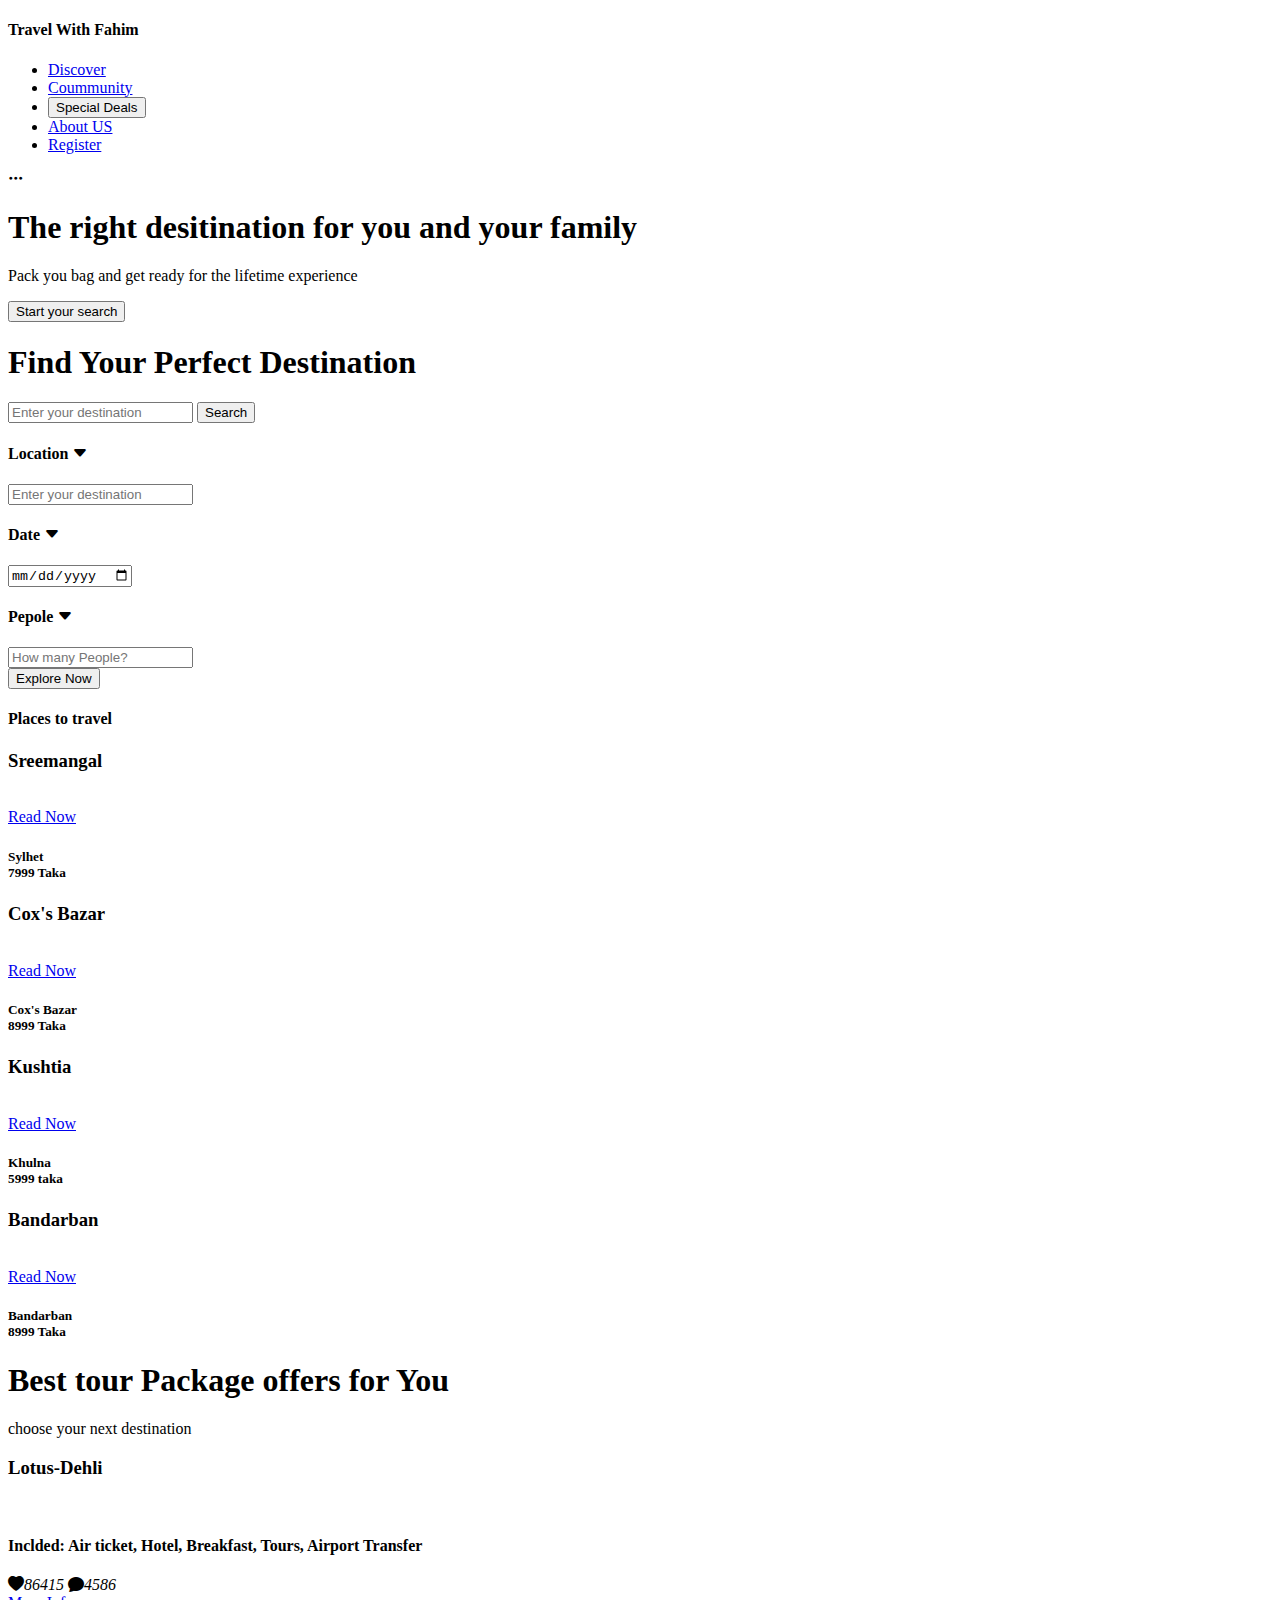
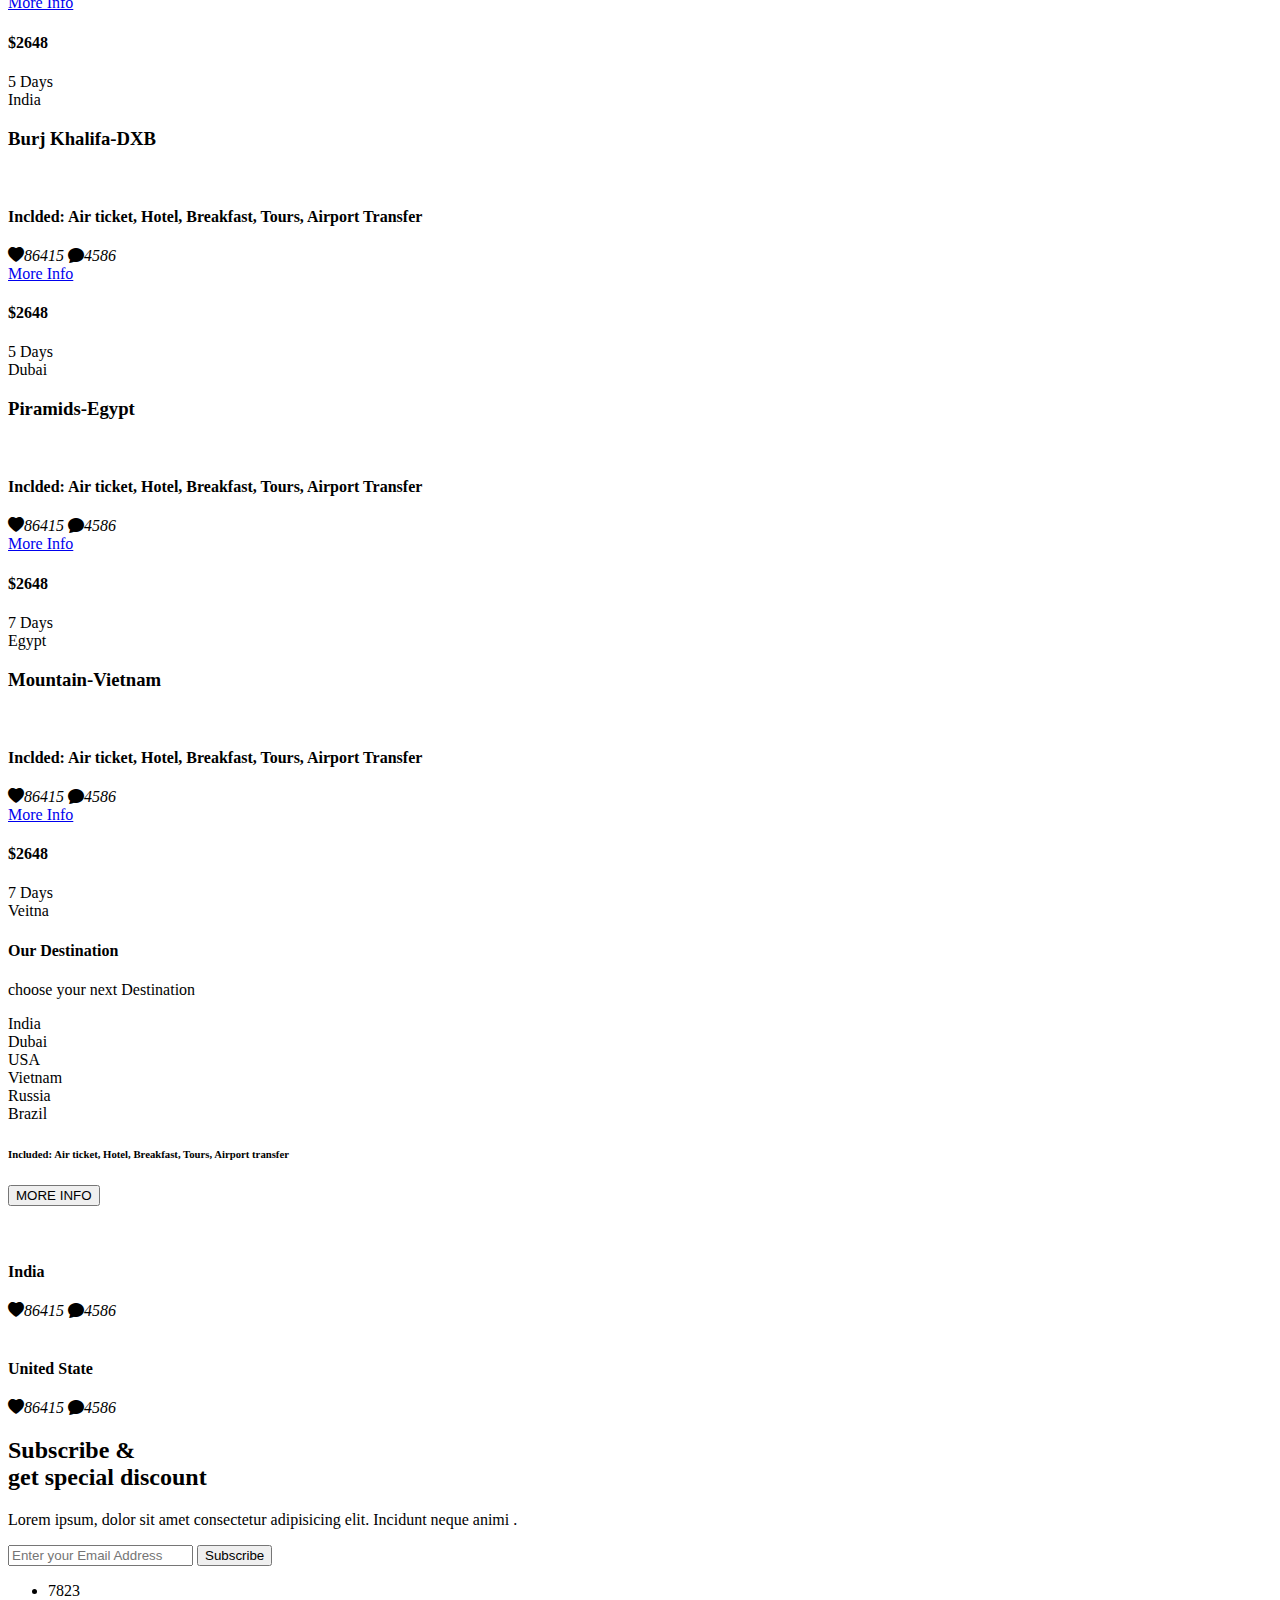
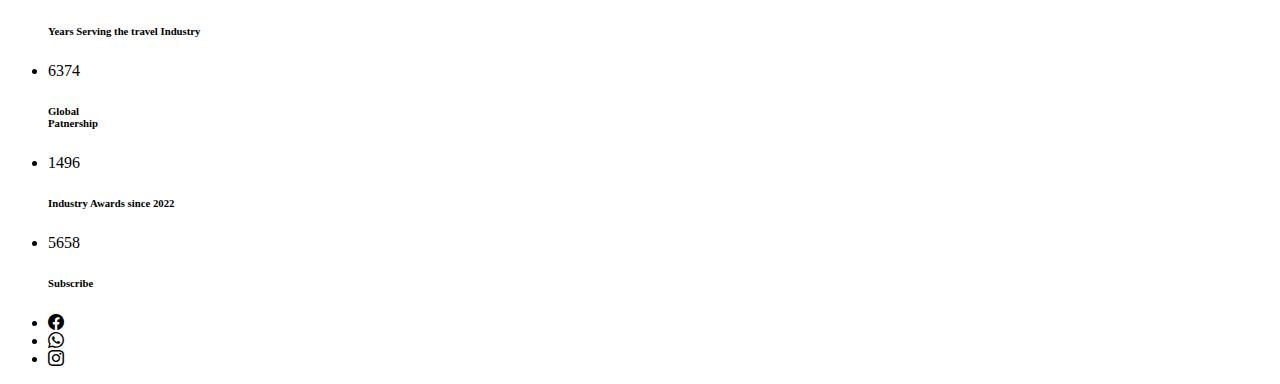
==== index.html @ 7e84e0ec "Add files via upload" ====
<!DOCTYPE html>
<html lang="en">

<head>
    <meta charset="UTF-8">
    <meta http-equiv="X-UA-Compatible" content="IE=edge">
    <meta name="viewport" content="width=device-width, initial-scale=1.0">
    <link rel="stylesheet" href="https://cdn.jsdelivr.net/npm/bootstrap-icons@1.9.1/font/bootstrap-icons.css">
    <link rel="stylesheet" href="CSS/style.css">
    <link rel="stylesheet" href="CSS/media.css">
    <title>Travel Agency Website</title>
</head>

<body>
    <header>
        <nav>
            <h4>Travel With Fahim</h4>
            <ul id="menu_bx">
                <li><a href="#">Discover</a></li>
                <li><a href="#">Coummunity</a></li>
                <li><input type="button" value="Special Deals" onclick="scrollToSection()"></li>
                <li><a href="about.html" target="_blank">About US</a></li>
                <li><a href="registration.html" target="_blank">Register</a></li>
            </ul>
            <i class="bi bi-three-dots"></i>
        </nav>
        <div class="content">
            <div class="cont_bx">
                <h1>The right desitination for you and your family</h1>
                <p>Pack you bag and get ready for the lifetime experience</p>
                <button id="startSearchBtn" class="start-search-btn">Start your search</button>
                <div id="searchBox" class="search-box hidden">
                    <h1>Find Your Perfect Destination</h1>
                    <div class="search-bar">
                        <input type="text" id="location" placeholder="Enter your destination">
                        <button id="search-btn">Search</button>
                    </div>
                    <div id="results-container" class="results-container">
                        <!-- Search results will be displayed here -->
                    </div>
                </div>
            </div>
            <div class="trip_bx">
                <div class="search_bx">
                    <div class="card">
                        <h4>Location <i class="bi bi-caret-down-fill"></i></h4>
                        <input type="text" placeholder="Enter your destination">
                    </div>
                    <div class="card">
                        <h4>Date <i class="bi bi-caret-down-fill"></i></h4>
                        <input type="date">
                    </div>
                    <div class="card">
                        <h4>Pepole <i class="bi bi-caret-down-fill"></i></h4>
                        <input type="number" placeholder="How many People?">
                    </div>
                    <input type="button" value="Explore Now"onclick="window.location.href='registration.html';">
                </div>
                <div class="travel_bx">
                    <h4>Places to travel</h4>
                    <div class="cards">
                        <div class="card">
                            <h3>Sreemangal </h3>
                            <img src="img/sreemangal.jpg" alt="">
                            <div class="btn_city">
                                <a href="https://en.wikipedia.org/wiki/Sreemangal_Upazila"target="_blank">Read Now</a>
                                <h5>Sylhet <br> <span>7999 Taka</span></h5>
                            </div>
                        </div>
                        <div class="card">
                            <h3>Cox's Bazar</h3>
                            <img src="img/Coxsbazar-1.jpeg" alt="">
                            <div class="btn_city">
                                <a href="https://en.wikipedia.org/wiki/Cox%27s_Bazar" target="_blank">Read Now</a>
                                <h5>Cox's Bazar <br> <span>8999 Taka</span></h5>
                            </div>
                        </div>
                        <div class="card">
                            <h3>Kushtia</h3>
                            <img src="img/kushtia.webp" alt="">
                            <div class="btn_city">
                                <a href="https://en.wikipedia.org/wiki/Kushtia" target="_blank">Read Now</a>
                                <h5>Khulna <br> <span>5999 taka</span></h5>
                            </div>
                        </div>
                        <div class="card">
                            <h3>Bandarban</h3>
                            <img src="img/banderban.jpeg" alt="">
                            <div class="btn_city">
                                <a href="https://en.wikipedia.org/wiki/Bandarban_District" target="_blank">Read Now</a>
                                <h5>Bandarban <br> <span>8999 Taka</span></h5>
                            </div>
                        </div>
                    </div>
                </div>
            </div>
        </div>
    </header>
    <div class="offers" id="target-section">
        <h1>Best tour Package offers for You</h1>
        <p>choose your next destination</p>
        <div class="cards">
            <div class="card">
                <h3>Lotus-Dehli</h3>
                <div class="img_text" id="zoom-image">
                    <img src="img/lotus_temple.jpg" alt="">
                    <h4>Inclded: Air ticket, Hotel, Breakfast, Tours, Airport Transfer</h4>
                </div>
                <div class="cont_bx">
                    <div class="price">
                        <div class="heart_chat">
                            <i class="bi bi-heart-fill"><span>86415</span></i>
                            <i class="bi bi-chat-fill"><span>4586</span></i>
                        </div>
                        <div class="info_price">
                            <a href="registration.html" target="_blank">More Info</a>
                            <h4>$2648</h4>
                        </div>
                    </div>
                    <div class="dayes">5 Days <br> India</div>
                </div>
            </div>
            <div class="card">
                <h3>Burj Khalifa-DXB</h3>
                <div class="img_text" id="zoom-image">
                    <img src="img/burjkhlifa.jpg" alt="">
                    <h4>Inclded: Air ticket, Hotel, Breakfast, Tours, Airport Transfer</h4>
                </div>
                <div class="cont_bx">
                    <div class="price">
                        <div class="heart_chat">
                            <i class="bi bi-heart-fill"><span>86415</span></i>
                            <i class="bi bi-chat-fill"><span>4586</span></i>
                        </div>
                        <div class="info_price">
                            <a href="registration.html" target="_blank">More Info</a>
                            <h4>$2648</h4>
                        </div>
                    </div>
                    <div class="dayes">5 Days <br> Dubai</div>
                </div>
            </div>
            <div class="card">
                <h3>Piramids-Egypt</h3>
                <div class="img_text" id="zoom-image">
                    <img src="img/piramids.jpg" alt="">
                    <h4>Inclded: Air ticket, Hotel, Breakfast, Tours, Airport Transfer</h4>
                </div>
                <div class="cont_bx">
                    <div class="price">
                        <div class="heart_chat">
                            <i class="bi bi-heart-fill"><span>86415</span></i>
                            <i class="bi bi-chat-fill"><span>4586</span></i>
                        </div>
                        <div class="info_price">
                            <a href="registration.html" target="_blank">More Info</a>
                            <h4>$2648</h4>
                        </div>
                    </div>
                    <div class="dayes">7 Days <br> Egypt</div>
                </div>
            </div>
            <div class="card">
                <h3>Mountain-Vietnam</h3>
                <div class="img_text" id="zoom-image">
                    <img src="img/mountain.jpg" alt="">
                    <h4>Inclded: Air ticket, Hotel, Breakfast, Tours, Airport Transfer</h4>
                </div>
                <div class="cont_bx">
                    <div class="price">
                        <div class="heart_chat">
                            <i class="bi bi-heart-fill"><span>86415</span></i>
                            <i class="bi bi-chat-fill"><span>4586</span></i>
                        </div>
                        <div class="info_price">
                            <a href="registration.html" target="_blank">More Info</a>
                            <h4>$2648</h4>
                        </div>
                    </div>
                    <div class="dayes">7 Days <br> Veitna</div>
                </div>
            </div>
        </div>
    </div>
    <div class="destination">
        <div class="des_bx">
            <h4>Our Destination</h4>
            <p>choose your next Destination</p>
            <li>India</li>
            <li>Dubai</li>
            <li>USA</li>
            <li>Vietnam</li>
            <li>Russia</li>
            <li>Brazil</li>
            <h6>Included: Air ticket, Hotel, Breakfast, Tours, Airport transfer</h6>
            <button>MORE INFO</button>
        </div>
        <div class="img_bx">
            <img src="img/Main_plan.png" alt="">
            <div class="msg">
                <img src="icon/round_india_flag.png" alt="">
                <div class="cont">
                    <h4>India</h4>
                    <div class="icon">
                        <i class="bi bi-heart-fill"><span>86415</span></i>
                        <i class="bi bi-chat-fill"><span>4586</span></i>
                    </div>
                </div>
            </div>
            <div class="msg">
                <img src="icon/united-states.png" alt="">
                <div class="cont">
                    <h4>United State</h4>
                    <div class="icon">
                        <i class="bi bi-heart-fill"><span>86415</span></i>
                        <i class="bi bi-chat-fill"><span>4586</span></i>
                    </div>
                </div>
            </div>
        </div>
    </div>

    <footer>
        <h2>Subscribe & <br> get special discount</h2>
        <p>Lorem ipsum, dolor sit amet consectetur adipisicing elit. Incidunt neque animi .</p>
        <div class="input">
            <input type="text" placeholder="Enter your Email Address">
            <button>Subscribe</button>
        </div>
        <ul>
            <li>7823 <br> <h6>Years Serving the travel Industry</h6></li>
            <li>6374 <br><h6>Global <br> Patnership</h6> </li>
            <li>1496 <br> <h6>Industry Awards since 2022</h6></li>
            <li>5658 <br> <h6>Subscribe</h6></li>
        </ul>
        <ul class="social_icon">
            <li><i class="bi bi-facebook"></i></li>
            <li><i class="bi bi-whatsapp"></i></li>
            <li><i class="bi bi-instagram"></i></li>
        </ul>
    </footer>
    <script src="app.js"></script>
    
</body>

</html>
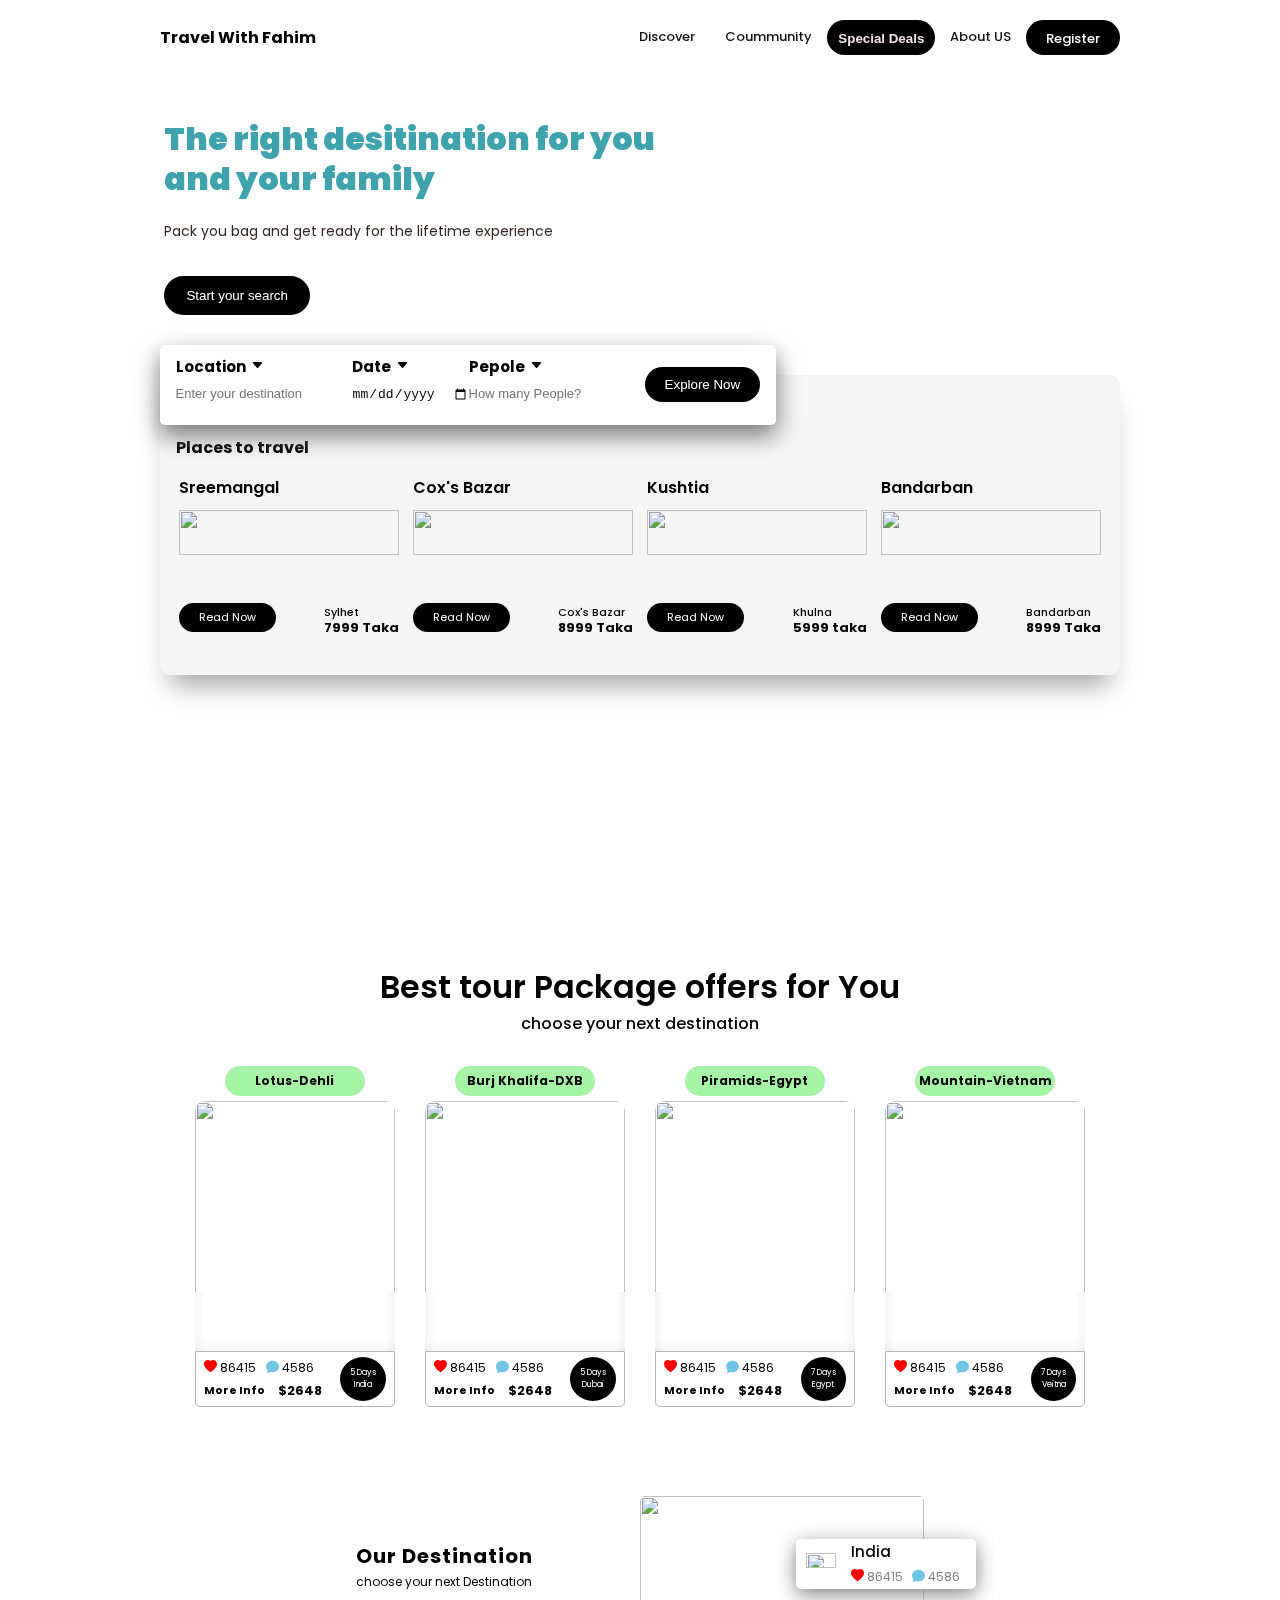
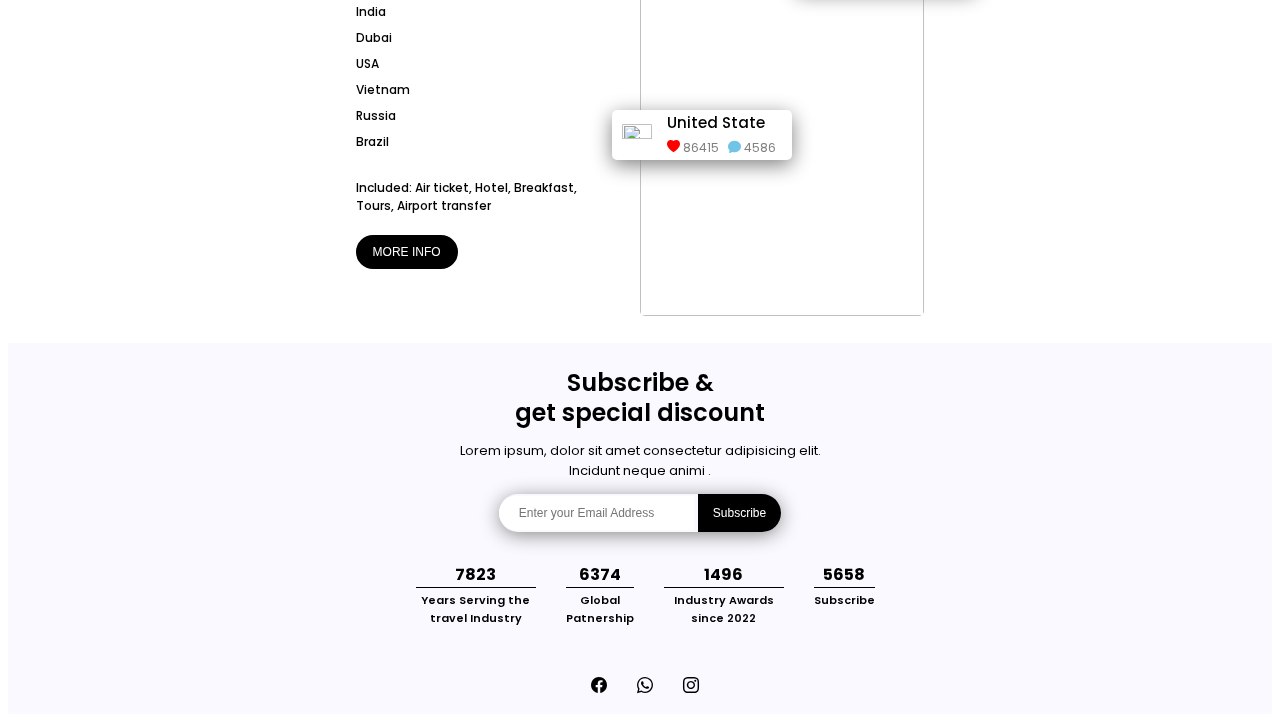
==== commit 8dbb6d07: "Update index.html" ====
--- a/index.html
+++ b/index.html
@@ -6,8 +6,8 @@
     <meta http-equiv="X-UA-Compatible" content="IE=edge">
     <meta name="viewport" content="width=device-width, initial-scale=1.0">
     <link rel="stylesheet" href="https://cdn.jsdelivr.net/npm/bootstrap-icons@1.9.1/font/bootstrap-icons.css">
-    <link rel="stylesheet" href="CSS/style.css">
-    <link rel="stylesheet" href="CSS/media.css">
+    <link rel="stylesheet" href="style.css">
+    <link rel="stylesheet" href="media.css">
     <title>Travel Agency Website</title>
 </head>
 
--- a/style.css
+++ b/style.css
@@ -0,0 +1,713 @@
+@import url('https://fonts.googleapis.com/css2?family=Poppins:ital,wght@0,100;0,300;0,400;0,500;0,600;0,700;0,800;0,900;1,100;1,200;1,300;1,400;1,500;1,600;1,700;1,800;1,900&display=swap');
+/* *{
+    padding: 0;
+    margin: 0;
+    box-sizing: border-box;
+} */
+@keyframes fadeSlide {
+    0% {
+        opacity: 0;
+        transform: translateY(-20px);
+    }
+    100% {
+        opacity: 1;
+        transform: translateY(0);
+    }
+}
+@keyframes glow {
+    0% {
+        text-shadow: 0 0 10px rgb(202, 15, 40), 0 0 20px rgb(243, 16, 27), 0 0 30px rgb(255, 0, 43), 0 0 40px rgb(255, 0, 43), 0 0 50px rgb(255, 0, 0);
+    }
+    100% {
+        text-shadow: 0 0 20px rgb(240, 7, 7), 0 0 30px rgb(235, 14, 14), 0 0 40px rgb(255, 0, 13), 0 0 50px rgb(255, 0, 43), 0 0 60px rgb(0, 255, 76);
+    }
+}
+@keyframes flicker {
+    0% { opacity: 1; text-shadow: 0 0 10px #ff0000, 0 0 20px #ff0000, 0 0 30px #ff0000; }
+    20% { opacity: 0.8; text-shadow: 0 0 5px #ff0000, 0 0 10px #ff0000; }
+    40% { opacity: 0.6; text-shadow: none; }
+    60% { opacity: 0.9; text-shadow: 0 0 15px #ff0000, 0 0 25px #ff0000; }
+    80% { opacity: 1; text-shadow: 0 0 20px #ff0000, 0 0 30px #ff0000; }
+    100% { opacity: 0.8; text-shadow: 0 0 5px #ff0000, 0 0 10px #ff0000; }
+}
+
+body {
+    font-family: 'Poppins', sans-serif;
+}
+
+header {
+    width: 80%;
+    height: 95vh;
+    /* border: 1px solid #000; */
+    margin: auto;
+}
+header nav {
+    width: 95%;
+    height: 7%;
+    /* border: 1px solid #000; */
+    margin: auto;
+    display: flex;
+    align-items: center;
+    justify-content: space-between;
+}
+header nav ul{
+    list-style: none;
+    display: flex;
+}
+header nav ul li{
+    padding: 3px 15px;
+}
+header nav ul li:nth-last-child(1){
+    background: #000;
+    border-radius: 20px;
+    padding: 5px 20px;
+}
+header nav ul li:nth-last-child(3){
+    background: #000;
+    border-radius: 20px;
+    padding: 5px 20px;
+    padding: 5px;
+    
+}
+header nav ul li:nth-last-child(1) a{
+    color: #fff;
+    animation: flicker 1.5s infinite alternate;
+}
+header nav ul li:nth-last-child(3) input{
+    color: #f0e4e4;
+    background: #000;
+    font-weight: 700;
+    border-radius: 20px;
+    border-width: 0cap;
+    
+    
+}
+header nav ul li a{
+    text-decoration: none;
+    color: #121213;
+    font-size: 13px;
+    font-weight: 500;
+    transition: .3s linear;
+}
+header nav ul li a:hover{
+    color: gray;
+}
+
+header nav .bi-three-dots {
+    display: none;
+}
+header .content {
+    position: relative;
+    width: 100%;
+    height: 93%;
+    /* border: 1px solid #000; */
+}
+header .content::before {
+    content: '';
+    position: absolute;
+    width: 100%;
+    height: 80%;
+    /* border: 1px solid #000; */
+    background: url('img/background1.png')no-repeat center center/cover;
+    border-radius: 10px;
+    z-index: -1;
+}
+
+header .content .cont_bx {
+    width: 500px;
+    height: auto;
+    color: #fff;
+    padding: 30px;
+}
+header .content .cont_bx h1{
+    line-height: 40px;
+    font-weight: 900;
+    color: rgb(63, 162, 175);
+    animation: fadeSlide 2s ease-in-out infinite alternate;
+    
+    /* border: 1px solid #000; */
+}
+header .content .cont_bx p{
+    font-size: 14px;
+    font-weight: 400;
+    color: rgb(49, 38, 38);
+}
+header .content .cont_bx button{
+    margin-top: 20px;
+    padding: 10px 20px;
+    border-radius: 20px;
+    border: 2px solid #000;
+    background: #000;
+    color: #fff;
+    outline: none;
+    cursor: pointer;
+    transition: .3s linear;
+}
+header .content .cont_bx button:hover{
+    background: rgb(113, 113, 113);
+    border: 2px solid rgb(113, 113, 113);
+}
+header .content .cont_bx .search-box.hidden  {
+    display: none;
+}
+
+header .content .cont_bx .search-box  .search-box {
+    margin-top: 20px;
+    padding: 20px;
+    background-color: #f9f9f9;
+    border: 1px solid #ddd;
+    border-radius: 5px;
+    box-shadow: 0 4px 6px rgba(0, 0, 0, 0.1);
+}
+
+header .content .cont_bx .search-box  .search-bar {
+    display: flex;
+    justify-content: center;
+    margin-bottom: 20px;
+}
+
+header .content .cont_bx .search-box  .search-bar input {
+    padding: 10px;
+    font-size: 16px;
+    border: 1px solid #ddd;
+    border-radius: 5px;
+    margin-right: 10px;
+}
+
+header .content .cont_bx .search-box .search-bar button {
+    padding: 10px 20px;
+    font-size: 15px;
+    background-color: black;
+    color: white;
+    border: none;
+    border-radius: 5px;
+    cursor: pointer;
+    transition: background-color 0.3s;
+}
+
+header .content .cont_bx .search-box  button:hover {
+    background-color: #333;
+}
+
+header .content .cont_bx .search-box .results-container {
+    display: flex;
+    flex-wrap: wrap;
+    gap: 20px;
+    justify-content: center;
+}
+
+header .content .cont_bx .search-box  .result-card {
+    background-color: rgb(121, 89, 89);
+    border: 1px solid #ddd;
+    border-radius: 5px;
+    padding: 15px;
+    text-align: center;
+    width: 400px;
+    box-shadow: 0 4px 6px rgba(0, 0, 0, 0.1);
+    
+}
+
+
+
+header .trip_bx {
+    position: relative;
+    width: 95%;
+    height: auto;
+    margin: auto;
+    /* border: 1px solid #000; */
+}
+header .trip_bx .search_bx{
+    position: absolute;
+    top: 0;
+    left: 0;
+    width: 60%;
+    height: 60px;
+    display: flex;
+    align-items: center;
+    justify-content: center;
+    background: #fff;
+    border-radius: 5px;
+    box-shadow: 0px 10px 25px rgb(114, 114, 114);
+    z-index: 1;
+    padding: 10px 20px;
+}
+
+header .trip_bx .search_bx .card {
+    width: 200px;
+    height: 100%;
+    /* border: 1px solid #000; */
+}
+header .trip_bx .search_bx .card h4{
+    font-size: 15px;
+    margin: 0;
+    font-weight: 700;
+}
+header .trip_bx .search_bx .card h4 .bi{
+    position: absolute;
+    font-size: 13px;
+    margin: 2px 0px 0px 5px;
+    transition: .3s linear;
+}
+header .trip_bx .search_bx .card input{
+    margin-top: 3px;
+    padding: 5px 0px;
+    border: none;
+    outline: none;
+    font-size: 13px;
+}
+header .trip_bx .search_bx input[type="button"]{
+    background: #000;
+    color: #fff;
+    border: none;
+    outline: none;
+    padding: 10px 20px;
+    border-radius: 20px;
+    transition: .3s linear;
+    cursor: pointer;
+}
+header .trip_bx .search_bx input[type="button"]:hover{
+   background: gray;
+}
+
+header .trip_bx .travel_bx {
+    position: relative;
+    width: 100%;
+    height: auto;
+    margin: auto;
+    top: 30px;
+    /* background: #000; */
+    /* border: 1px solid #000; */
+    border-radius: 10px;
+    padding-bottom: 20px;
+    box-shadow: 0px 20px 25px -10px rgb(165, 165, 165);
+}
+header .trip_bx .travel_bx::before{
+   content: '';
+   position: absolute;
+   width: 100%;
+   height: 100%;
+   border-radius: 10px;
+   background: rgb(241, 241, 241, .7);
+   backdrop-filter: blur(5px);
+   z-index: -1;
+}
+header .trip_bx .travel_bx h4{
+   margin: 0;
+   padding: 60px 0px 15px 1.7%;
+}
+header .trip_bx .travel_bx .cards{
+   width: 96%;
+   height: auto;
+   margin: 0 auto;
+   /* border: 1px solid #000; */
+   display: flex;
+   align-items: center;
+   justify-content: space-between;
+}
+header .trip_bx .travel_bx .cards .card{
+   width: 220px;
+   height: 180px;
+   /* border: 1px solid #000; */
+}
+header .trip_bx .travel_bx .cards .card h3{
+   margin: 0px 0px 10px 0px;
+   display: flex;
+   align-items: center;
+   font-size: 16px;
+   font-weight: 600;
+}
+header .trip_bx .travel_bx .cards .card h3 img{
+   width: 20px;
+   height: 20px;
+   margin-left: 5px ;
+}
+header .trip_bx .travel_bx .cards .card img{
+   width: 100%;
+   height: 50%;
+}
+header .trip_bx .travel_bx .cards .card .btn_city{
+   display: flex;
+   align-items: center;
+   justify-content: space-between;
+   /* border: 1px solid #000; */
+}
+header .trip_bx .travel_bx .cards .card .btn_city a{
+   text-decoration: none;
+   background: #000;
+   color: #fff;
+   border-radius: 20px;
+   padding: 6px 20px;
+   font-size: 11px;
+   transition: .3s linear;
+}
+header .trip_bx .travel_bx .cards .card .btn_city a:hover{
+   background: gray;
+}
+header .trip_bx .travel_bx .cards .card .btn_city h5{
+   font-size: 11px;
+   font-weight: 500;
+   margin: 0;
+   margin-top: 5px;
+   line-height: 15px;
+}
+header .trip_bx .travel_bx .cards .card .btn_city h5 span{
+   font-size: 13px;
+   font-weight: 700;
+}
+
+.offers {
+    width: 60%;
+    height: auto;
+    /* border: 1px solid #000; */
+    margin: auto;
+    margin-top: 100px;
+    transition: .5s linear;
+}
+.offers #target-section {
+    margin-top: 100vh; /* Just to create space for scrolling */
+    height: 500px;
+    background-color: lightgray;
+    text-align: center;
+    padding: 50px;
+}
+
+.offers h1 {
+    font-weight: 600;
+    text-align: center;
+    margin: 0;
+}
+.offers p {
+    font-weight: 500;
+    text-align: center;
+    margin: 0;
+}
+
+.offers .cards {
+    margin-top: 20px;
+    display: flex;
+    align-items: center;
+    justify-content: space-between;
+    /* border: 1px solid #000; */
+    flex-wrap: wrap;
+}
+
+.offers .cards .card {
+    position: relative;
+    width: 200px;
+    height: 350px;
+    /* border: 1px solid #000; */
+    margin: 10px;
+}
+.offers .cards .card h3 {
+    width: 140px;
+    padding: 6px 0px;
+    background: rgb(165, 243, 165);
+    border-radius: 20px;
+    font-size: 12px;
+    display: grid;
+    place-items: center;
+    margin: auto;
+}
+.offers .cards .card .img_text {
+    position: relative;
+    width: 100%;
+    height: 250px;
+    margin-top: 5px;
+}
+.offers .cards .card  #zoom-image {
+    position: relative;
+    width: 100%;
+    height: 250px;
+    margin-top: 5px;
+    transition: transform 0.3s ease-in-out;
+    
+}
+.offers .cards .card  #zoom-image:hover {
+    transform: scale(1.5);
+    
+}
+.offers .cards .card .img_text img {
+    position: relative;
+    width: 100%;
+    height: 100%;
+    border-radius: 10px 10px 0px 0px;
+}
+.offers .cards .card .img_text h4 {
+    position: absolute;
+    font-size: 9px;
+    padding: 10px 15px;
+    bottom: 0;
+    margin: 0;
+    color: #fff;
+    z-index: 2;
+}
+.offers .cards .card .img_text h4::before{
+    content: '';
+    position: absolute;
+    width: 100%;
+    height: 100%;
+    background: rgb(255, 255, 255,.1);
+    backdrop-filter: blur(5px);
+    z-index: -1;
+    bottom: 0;
+    left: 0;
+}
+.offers .cards .card .cont_bx{
+    width: 99%;
+    display: flex;
+    align-items: center;
+    justify-content: space-between;
+    border: 1px solid rgb(182, 182, 182);
+    padding: 5px 0px;
+    border-radius:0px 0px 5px 5px ;
+}
+.offers .cards .card .cont_bx .price , .dayes{
+    margin: 0px 8px;
+}
+.offers .cards .card .cont_bx .price .heart_chat{
+    display: flex;
+    align-items: center;
+}
+.offers .cards .card .cont_bx .price .heart_chat i:nth-child(1){
+    color: red;
+    font-size: 13px;
+    margin-right: 10px;
+}
+.offers .cards .card .cont_bx .price .heart_chat i  span{
+    color: #000;
+    font-size: 12px;
+    margin-left: 3px;
+    font-style: normal;
+}
+.offers .cards .card .cont_bx .price .heart_chat i:nth-child(2){
+    color: rgb(112, 196, 229);
+    font-size: 13px;
+    margin-right: 10px;
+}
+.offers .cards .card .cont_bx .price .info_price{
+    display: flex;
+    align-items: center;
+    margin-top: 3px;
+}
+.offers .cards .card .cont_bx .price .info_price a{
+    text-decoration: none;
+    color: #000;
+    font-size: 11px;
+    font-weight: 700;
+    transition: .3s linear;
+    margin-right: 13px;
+}
+.offers .cards .card .cont_bx .price .info_price a:hover{
+    color: gray;
+}
+.offers .cards .card .cont_bx .price .info_price h4{
+    margin: 0;
+    font-size: 13px;
+}
+.offers .cards .card .cont_bx .dayes{
+    color: #fff;
+    background: #000;
+    font-size: 8px;
+    border-radius: 50%;
+    padding: 10px;
+    text-align: center;
+    cursor: pointer;
+    transition: .3s linear;
+}
+.offers .cards .card .cont_bx .dayes:hover{
+    transform: rotate(360deg);
+}
+
+
+.destination {
+    width:45%;
+    height: auto;
+    /* border: 1px solid #000; */
+    margin: auto;
+    margin-top: 70px;
+    display: flex;
+    align-items: center;
+    justify-content: center;
+}
+
+.destination .des_bx , .img_bx {
+    position: relative;
+    width: 50%;
+    height: auto;
+    /* border: 1px solid #000; */
+}
+
+.destination .des_bx h4 {
+    margin: 0;
+    font-size: 20px;
+    color: #000;
+    line-height: 10px;
+    letter-spacing: 1px;
+}
+.destination .des_bx p {
+    font-size: 12px;
+}
+.destination .des_bx li {
+    list-style-type: none;
+    padding: 0px 0px 8px 0px;
+    font-size: 12px;
+    font-weight: 500;
+}
+.destination .des_bx h6 {
+    width: 250px;
+    font-size: 12px;
+    font-weight: 500;
+    margin: 20px 0px;
+}
+.destination .des_bx button {
+    font-size: 12px;
+    padding: 8px 15px;
+    border-radius: 20px;
+    background: #000;
+    color: #fff;
+    border: 2px solid #000;
+    cursor: pointer;
+    transition: .3s linear;
+}
+.destination .des_bx button:hover {
+    background: gray;
+    border: 2px solid gray;
+}
+
+.destination .img_bx img{
+    width: 100%;
+    height: 420px;
+    border-radius: 5px;
+}
+.destination .img_bx .msg{
+   position: absolute;
+   top: 50%;
+   left: -10%;
+   width: 160px;
+   height: 50px;
+   background: #fff;
+   box-shadow: 0px 5px 20px  gray;
+   display: flex;align-items: center;
+   padding: 0px 10px;
+   border-radius: 5px;
+}
+.destination .img_bx .msg:nth-child(2){
+   top: 10%;
+   left: 55%;
+}
+.destination .img_bx .msg img{
+   width: 30px;
+   height: 55%;
+}
+.destination .img_bx .msg .cont{
+   margin-left: 15px;
+}
+.destination .img_bx .msg .cont h4{
+  margin: 0;
+  font-size: 15px;
+  font-weight: 500;
+}
+.destination .img_bx .msg .cont .bi:nth-child(1){
+  color: red;
+  margin-right: 5px;
+  font-size: 13px;
+}
+.destination .img_bx .msg .cont .bi span{
+  font-style: normal;
+  margin-left: 3px;
+  font-size: 12px;
+  color: gray;
+}
+.destination .img_bx .msg .cont .bi:nth-child(2){
+    color: rgb(112, 196, 229);
+    margin-right: 5px;
+    font-size: 13px;
+}
+
+footer {
+    width: 100%;
+    height: auto;
+    background: rgb(249, 249, 255);
+    margin-top: 20px;
+    display: flex;
+    align-items: center;
+    justify-content: center;
+    flex-direction: column;
+}
+
+footer h2 {
+    text-align: center;
+    margin: 0;
+    margin-top: 25px;
+    line-height: 30px;
+    font-weight: 600;
+}
+footer p {
+    text-align: center;
+    width: 400px;
+    font-size: 13px;
+}
+
+footer .input {
+    box-shadow: 0px 3px 20px -1px gray;
+    border-radius: 20px;
+}
+footer .input input {
+    padding: 10px 20px;
+    border: none;
+    outline: none;
+    font-size: 12px;
+    border-radius: 20px 0px 0px 20px;
+}
+footer .input button {
+    padding: 12px 15px;
+    border: none;
+    outline: none;
+    font-size: 12px;
+    border-radius: 0px 20px 20px 0px;
+    background: #000;
+    color: #fff;
+    cursor: pointer;
+    transition: .3s linear;
+}
+
+footer .input button:hover {
+    background: gray;
+}
+
+footer ul {
+    list-style: none;
+    display: flex;
+    /* align-items: center; */
+    margin-top: 30px;
+}
+
+footer ul li {
+    text-align: center;
+    margin-right: 30px;
+    font-weight: bold;
+    
+}
+
+footer ul li h6 {
+    font-size: 11px;
+    font-weight: 600;
+    max-width: 120px;
+    margin: 0;
+    line-height: 18px;
+    border-top: 1px solid #000;
+    padding-top: 3px;
+}
+
+footer ul .bi-facebook:hover{
+    color: gray;
+    
+}
+footer ul .bi-whatsapp:hover{
+    color: gray;
+    
+}
+footer ul .bi-instagram:hover{
+    color: gray;
+    
+}--- a/media.css
+++ b/media.css
@@ -0,0 +1,179 @@
+@media screen and (max-width: 1485px){
+    .offers {
+        width: 65%;
+    }
+}
+@media screen and (max-width: 1373px){
+    .offers {
+        width: 72%;
+    }
+}
+@media screen and (max-width: 1250px){
+    header {
+        width: 90%;
+    }
+    .offers {
+        width: 82%;
+    }
+    .destination {
+        width: 55%;
+    }
+}
+@media screen and (max-width: 1100px){
+    header {
+        width: 95%;
+    }
+    header .trip_bx .search_bx {
+        width: 70%;
+    }
+    header .trip_bx .travel_bx .cards {
+        overflow: auto;
+    }
+    header .trip_bx .travel_bx .cards .card {
+        min-width: 220px;
+        margin-right: 10px;
+    }
+    .offers {
+        width: 95%;
+    }
+    .destination {
+        width: 60%;
+    }
+}
+@media screen and (max-width: 950px){
+    header .trip_bx .search_bx {
+        width: 85%;
+    }
+    header .trip_bx .search_bx .card {
+        margin-right: 8px;
+    }
+    .destination {
+        width: 75%;
+    }
+}
+@media screen and (max-width: 714px){
+    header {
+        width: 100%;
+    }
+    header nav ul {
+        position: absolute;
+        width: 100px;
+        height: auto;
+        flex-direction: column;
+        background: #fff;
+        border-radius: 5px;
+        box-shadow: 0px 0px 10px gray;
+        justify-content: center;
+        top: -100%;
+        right: 30%;
+        z-index: 999999999999999;
+        padding: 10px 20px;
+        transition: .8s linear;
+    }
+    /* javascript class  */
+    header nav .ul_active {
+        top: 0;
+    }
+    header nav ul li {
+        padding: 8px 0px;
+        text-align: center;
+    }
+    header nav .bi-three-dots {
+        display: unset;
+    }
+    header .trip_bx .search_bx {
+        width: 93%;
+    }
+    .offers {
+        width: 75%;
+    }
+}
+
+@media screen and (max-width: 650px){
+    header .trip_bx .search_bx .card {
+        width: 140px;
+    }
+    header .trip_bx .search_bx input[type="button"] {
+        position: absolute;
+        right: 10px;
+        bottom: -43px;
+        font-size: 13px;
+    }
+    .offers {
+        width: 85%;
+        margin-top: 0px;
+    }
+    .destination {
+        width: 100%;
+        flex-direction: column-reverse;
+    }
+    .destination .des_bx, .img_bx {
+        position: relative;
+        width: 55%;
+        height: auto;
+        /* border: 1px solid #000; */
+    }
+    .destination .des_bx {
+        margin-top: 30px;
+    }
+}
+
+@media screen and (max-width: 541px){
+    header .content .cont_bx {
+        width: 85%;
+    }
+    header .content .cont_bx h1 {
+        width: 300px;
+        font-size: 22px;
+    }
+    header .content .cont_bx p {
+        width: 300px;
+        font-size: 12px;
+    }
+    header .trip_bx .search_bx {
+        width: 89%;
+    }
+    header .trip_bx .search_bx .card {
+        width: 110px;
+    }
+    header .trip_bx .search_bx .card input {
+        width: 100%;
+    }
+    .offers h1 {
+        font-size: 22px;
+    }
+    .offers p {
+        font-size: 14px;
+    }
+    .offers .cards {
+        justify-content: center;
+    }
+    .destination .des_bx, .img_bx {
+        width: 80%;
+    }
+    footer ul li h6 {
+        font-size: 8px;
+    }
+}
+
+@media screen and (max-width:411px){
+    .offers {
+        margin-top: 80px;
+    }
+    .destination .img_bx .msg:nth-child(2) {
+        left: 50%;
+    }
+    footer p {
+        width: 330px;
+        font-size: 12px;
+    }
+    footer ul li {
+        margin-right: 20px;
+    }
+}
+
+@media screen and (max-width:375px){
+    .offers {
+        margin-top: 15px;
+    }
+}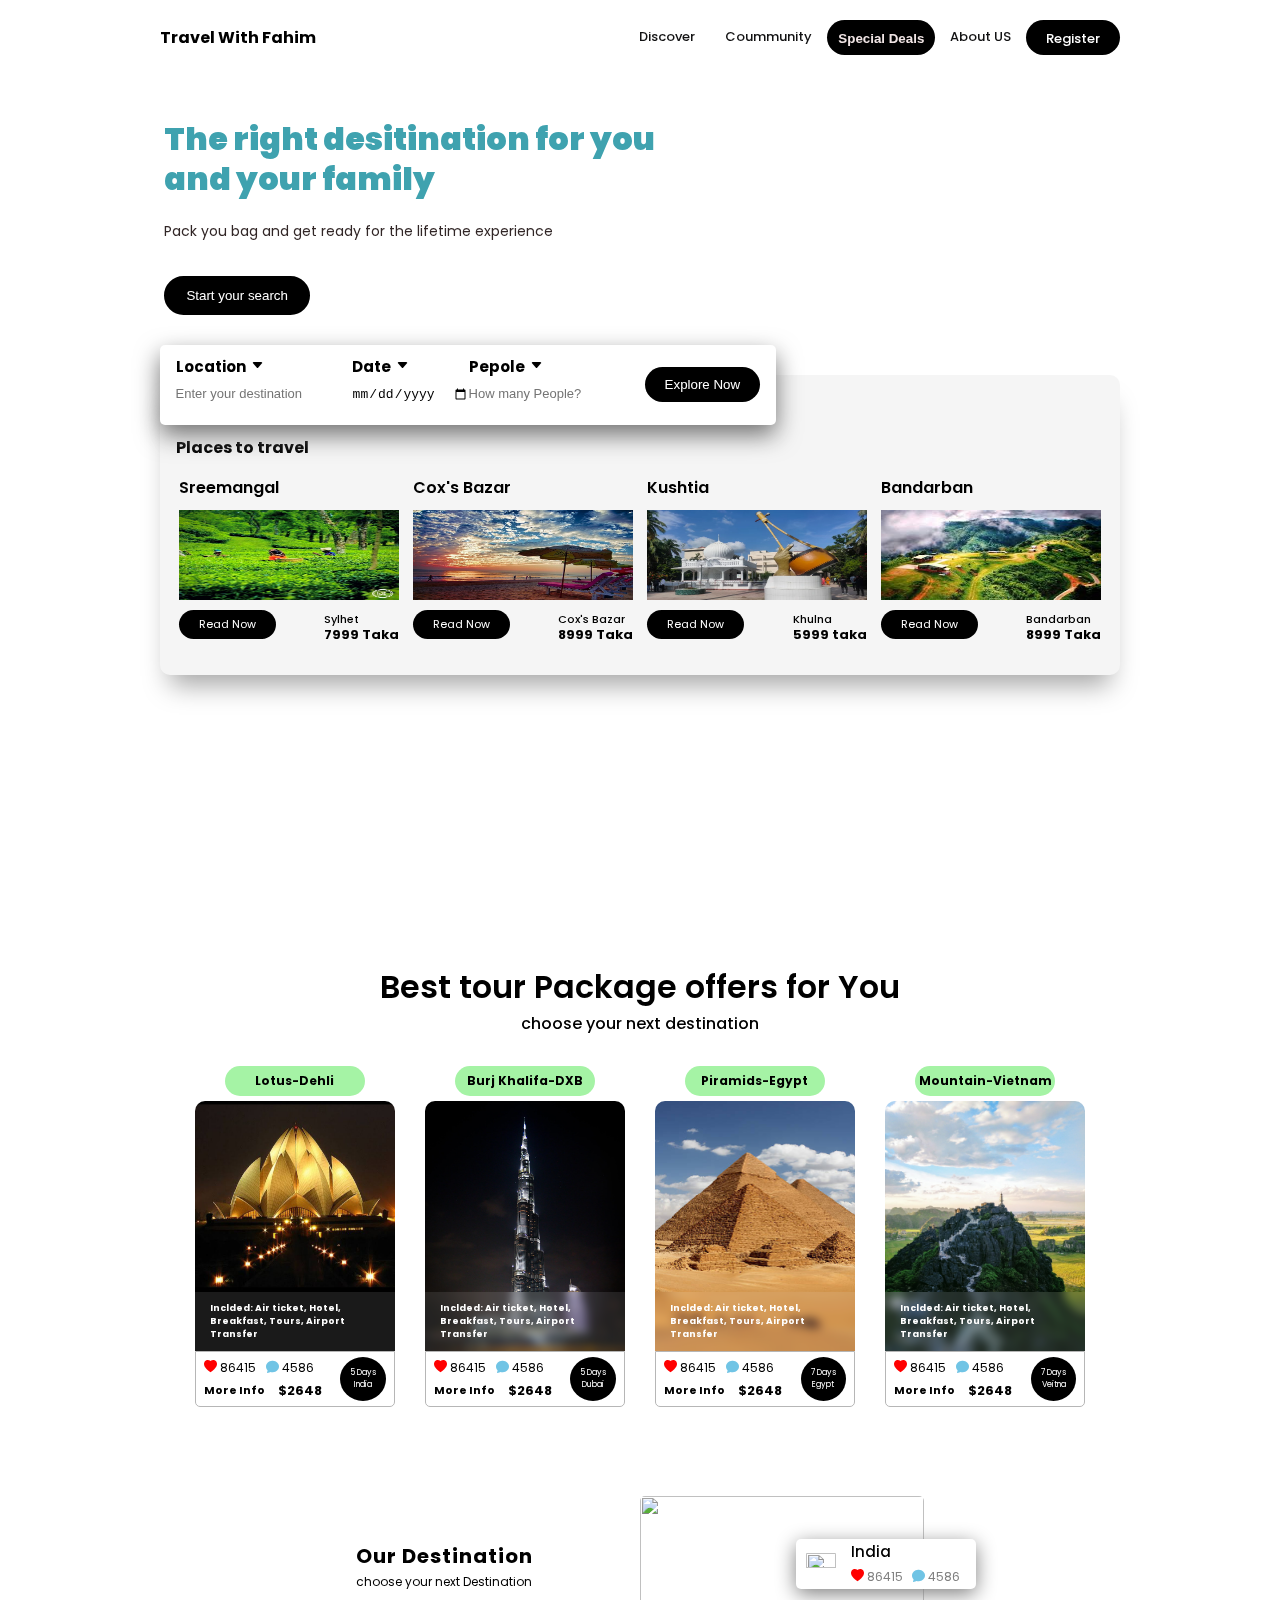
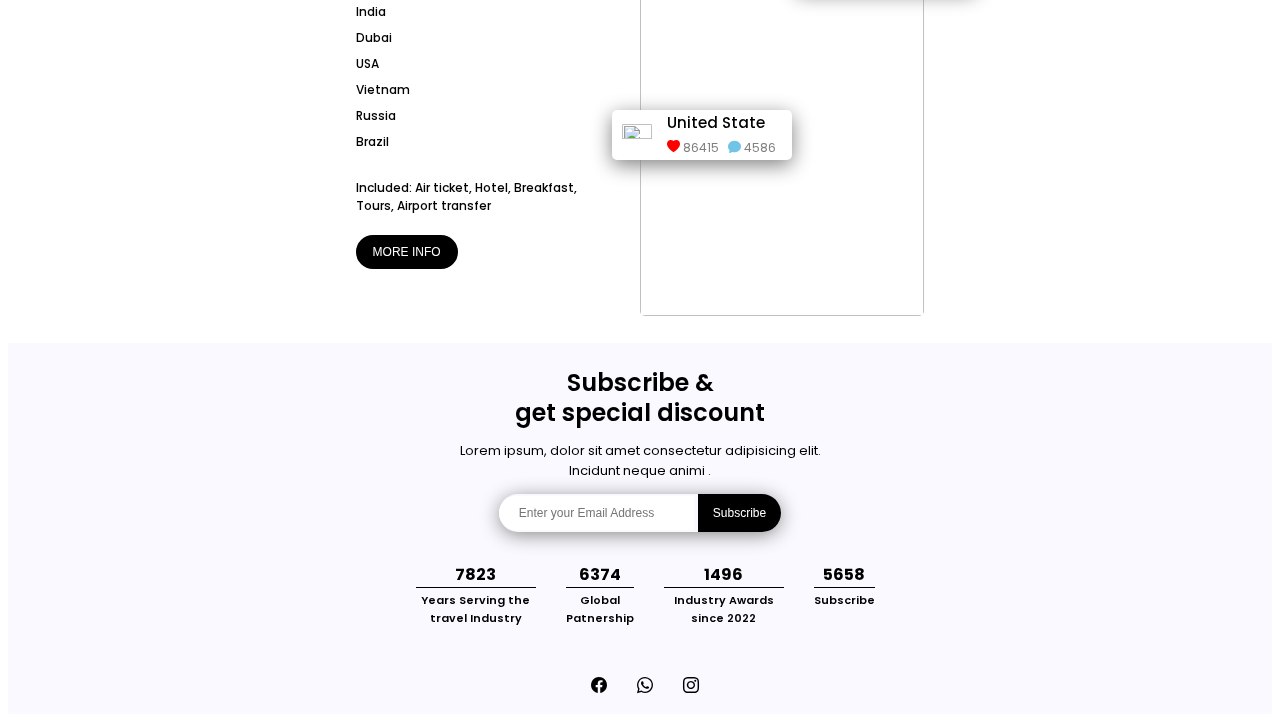
==== commit f554f7a7: "Update index.html" ====
--- a/index.html
+++ b/index.html
@@ -61,7 +61,7 @@
                     <div class="cards">
                         <div class="card">
                             <h3>Sreemangal </h3>
-                            <img src="img/sreemangal.jpg" alt="">
+                            <img src="sreemangal.jpg" alt="">
                             <div class="btn_city">
                                 <a href="https://en.wikipedia.org/wiki/Sreemangal_Upazila"target="_blank">Read Now</a>
                                 <h5>Sylhet <br> <span>7999 Taka</span></h5>
@@ -69,7 +69,7 @@
                         </div>
                         <div class="card">
                             <h3>Cox's Bazar</h3>
-                            <img src="img/Coxsbazar-1.jpeg" alt="">
+                            <img src="Coxsbazar-1.jpeg" alt="">
                             <div class="btn_city">
                                 <a href="https://en.wikipedia.org/wiki/Cox%27s_Bazar" target="_blank">Read Now</a>
                                 <h5>Cox's Bazar <br> <span>8999 Taka</span></h5>
@@ -77,7 +77,7 @@
                         </div>
                         <div class="card">
                             <h3>Kushtia</h3>
-                            <img src="img/kushtia.webp" alt="">
+                            <img src="kushtia.webp" alt="">
                             <div class="btn_city">
                                 <a href="https://en.wikipedia.org/wiki/Kushtia" target="_blank">Read Now</a>
                                 <h5>Khulna <br> <span>5999 taka</span></h5>
@@ -85,7 +85,7 @@
                         </div>
                         <div class="card">
                             <h3>Bandarban</h3>
-                            <img src="img/banderban.jpeg" alt="">
+                            <img src="banderban.jpeg" alt="">
                             <div class="btn_city">
                                 <a href="https://en.wikipedia.org/wiki/Bandarban_District" target="_blank">Read Now</a>
                                 <h5>Bandarban <br> <span>8999 Taka</span></h5>
@@ -103,7 +103,7 @@
             <div class="card">
                 <h3>Lotus-Dehli</h3>
                 <div class="img_text" id="zoom-image">
-                    <img src="img/lotus_temple.jpg" alt="">
+                    <img src="lotus_temple.jpg" alt="">
                     <h4>Inclded: Air ticket, Hotel, Breakfast, Tours, Airport Transfer</h4>
                 </div>
                 <div class="cont_bx">
@@ -123,7 +123,7 @@
             <div class="card">
                 <h3>Burj Khalifa-DXB</h3>
                 <div class="img_text" id="zoom-image">
-                    <img src="img/burjkhlifa.jpg" alt="">
+                    <img src="burjkhlifa.jpg" alt="">
                     <h4>Inclded: Air ticket, Hotel, Breakfast, Tours, Airport Transfer</h4>
                 </div>
                 <div class="cont_bx">
@@ -143,7 +143,7 @@
             <div class="card">
                 <h3>Piramids-Egypt</h3>
                 <div class="img_text" id="zoom-image">
-                    <img src="img/piramids.jpg" alt="">
+                    <img src="piramids.jpg" alt="">
                     <h4>Inclded: Air ticket, Hotel, Breakfast, Tours, Airport Transfer</h4>
                 </div>
                 <div class="cont_bx">
@@ -163,7 +163,7 @@
             <div class="card">
                 <h3>Mountain-Vietnam</h3>
                 <div class="img_text" id="zoom-image">
-                    <img src="img/mountain.jpg" alt="">
+                    <img src="mountain.jpg" alt="">
                     <h4>Inclded: Air ticket, Hotel, Breakfast, Tours, Airport Transfer</h4>
                 </div>
                 <div class="cont_bx">
@@ -208,7 +208,7 @@
                 </div>
             </div>
             <div class="msg">
-                <img src="icon/united-states.png" alt="">
+                <img src="united-states.png" alt="">
                 <div class="cont">
                     <h4>United State</h4>
                     <div class="icon">
